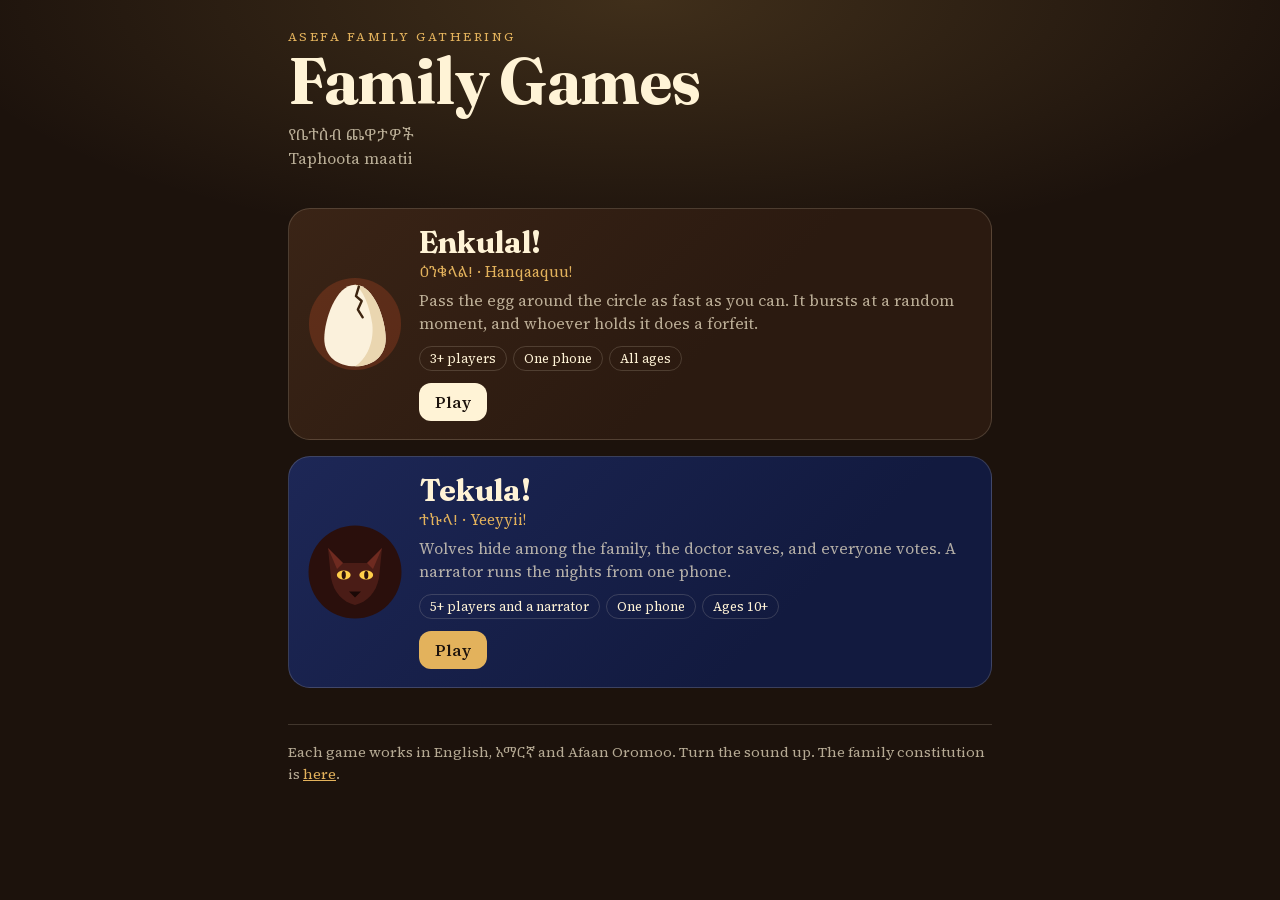
==== Games/index.html @ 581a088d "Add family games: Enkulal egg game, Tekula wolf game, and games home page Co-Authored-By: Claude Opu" ====
<!doctype html>
<html lang="en">
<head>
<meta charset="utf-8">
<meta name="viewport" content="width=device-width, initial-scale=1, viewport-fit=cover">
<meta name="theme-color" content="#1c120c">
<title>Asefa Family Games</title>
<link rel="stylesheet" href="../fonts/fonts.css">
<style>
/* Family games home: two game cards, each opens the game on this phone. */
:root {
  --bg: #1c120c; --bg-2: #2b1a10; --ink: #fff3d6; --dim: rgba(255, 243, 214, .68);
  --line: rgba(255, 243, 214, .16); --gold: #e3b25c; --ember: #e8572a; --night: #18204a; --wolf: #d6402f;
  --display: "Fraunces", Georgia, serif; --body: "Source Serif 4", Georgia, serif; --ethiopic: "Noto Serif Ethiopic", "Kefa", serif;
  color-scheme: dark;
}
* { box-sizing: border-box; }
html, body { margin: 0; min-height: 100%; }
body {
  background: var(--bg); color: var(--ink); font-family: var(--body);
  background-image: radial-gradient(80% 40% at 50% 0%, rgba(227, 178, 92, .18) 0%, transparent 70%);
  padding: max(28px, env(safe-area-inset-top, 0px)) max(16px, env(safe-area-inset-right, 0px)) max(32px, env(safe-area-inset-bottom, 0px)) max(16px, env(safe-area-inset-left, 0px));
}
[lang="am"] { font-family: var(--ethiopic); }
main { max-width: 44rem; margin: 0 auto; display: grid; gap: 22px; }
.eyebrow { font-size: .78rem; letter-spacing: .2em; text-transform: uppercase; color: var(--gold); }
h1 { margin: 6px 0 0; font-family: var(--display); font-weight: 700; font-size: clamp(2.6rem, 11vw, 4rem); line-height: .95; letter-spacing: -.02em; }
.sub { margin-top: 10px; color: var(--dim); line-height: 1.5; }
.sub span { display: block; }
.games { display: grid; gap: 16px; }
a.game {
  display: grid; grid-template-columns: 96px 1fr; gap: 16px; align-items: center;
  padding: 18px; border-radius: 22px; text-decoration: none; color: var(--ink);
  border: 1px solid var(--line); transition: transform .15s, border-color .15s;
}
a.game:hover, a.game:focus-visible { transform: translateY(-2px); border-color: var(--gold); outline: none; }
a.egg { background: linear-gradient(135deg, #3a2416 0%, #2b1a10 60%); }
a.wolf { background: linear-gradient(135deg, #1d2756 0%, #121a3f 70%); }
.art { width: 96px; height: 96px; }
.art svg { width: 100%; height: 100%; display: block; }
.name { font-family: var(--display); font-weight: 700; font-size: 1.9rem; line-height: 1; }
.alt { color: var(--gold); font-size: .95rem; margin-top: 4px; }
.desc { margin: 8px 0 0; color: var(--dim); line-height: 1.45; font-size: .98rem; }
.meta { margin-top: 10px; display: flex; flex-wrap: wrap; gap: 6px; }
.meta span { font-size: .8rem; padding: 3px 10px; border-radius: 999px; border: 1px solid var(--line); color: var(--ink); }
.play { margin-top: 12px; display: inline-block; font-weight: 600; color: var(--bg); background: var(--ink); padding: 8px 16px; border-radius: 12px; }
a.wolf .play { background: var(--gold); }
.foot { color: var(--dim); font-size: .9rem; line-height: 1.5; border-top: 1px solid var(--line); padding-top: 16px; }
.foot a { color: var(--gold); }
@media (max-width: 26rem) { a.game { grid-template-columns: 72px 1fr; } .art { width: 72px; height: 72px; } .name { font-size: 1.6rem; } }
</style>
</head>
<body>
<main>
  <header>
    <div class="eyebrow">Asefa Family Gathering</div>
    <h1>Family Games</h1>
    <p class="sub"><span lang="am">የቤተሰብ ጨዋታዎች</span><span lang="om">Taphoota maatii</span></p>
  </header>

  <div class="games">
    <a class="game egg" href="egg.html">
      <div class="art" aria-hidden="true">
        <svg viewBox="-80 -100 160 200"><circle cx="0" cy="0" r="96" fill="#e8572a" opacity=".22"/><path d="M0 -82 C 40 -82 64 -8 64 30 C 64 68 36 88 0 88 C -36 88 -64 68 -64 30 C -64 -8 -40 -82 0 -82 Z" fill="#fbf1dc"/><path d="M0 -82 C 40 -82 64 -8 64 30 C 64 68 36 88 0 88 C 26 72 40 36 36 0 C 30 -40 16 -72 0 -82 Z" fill="#ead6b0"/><path d="M8 -78 L 2 -58 L 14 -48 L 6 -30 L 16 -14" fill="none" stroke="#3d2410" stroke-width="5" stroke-linecap="round" stroke-linejoin="round"/></svg>
      </div>
      <div>
        <div class="name">Enkulal!</div>
        <div class="alt"><span lang="am">ዕንቁላል!</span> · <span lang="om">Hanqaaquu!</span></div>
        <p class="desc">Pass the egg around the circle as fast as you can. It bursts at a random moment, and whoever holds it does a forfeit.</p>
        <div class="meta"><span>3+ players</span><span>One phone</span><span>All ages</span></div>
        <span class="play">Play</span>
      </div>
    </a>

    <a class="game wolf" href="wolf.html">
      <div class="art" aria-hidden="true">
        <svg viewBox="0 0 64 64"><circle cx="32" cy="32" r="31" fill="#2a0f0c"/><path d="M14 16 L24 26 L40 26 L50 16 L48 36 C 46 46 40 52 32 54 C 24 52 18 46 16 36 Z" fill="#4a1c16"/><path d="M14 16 L24 26 L20 30 Z M50 16 L40 26 L44 30 Z" fill="#6e2a20"/><ellipse cx="24.5" cy="34" rx="4.6" ry="3" fill="#ffcf4a"/><ellipse cx="39.5" cy="34" rx="4.6" ry="3" fill="#ffcf4a"/><ellipse cx="24.5" cy="34" rx="1.4" ry="2.6" fill="#2a0f0c"/><ellipse cx="39.5" cy="34" rx="1.4" ry="2.6" fill="#2a0f0c"/><path d="M28 45 L32 49 L36 45 Z" fill="#1a0806"/></svg>
      </div>
      <div>
        <div class="name">Tekula!</div>
        <div class="alt"><span lang="am">ተኩላ!</span> · <span lang="om">Yeeyyii!</span></div>
        <p class="desc">Wolves hide among the family, the doctor saves, and everyone votes. A narrator runs the nights from one phone.</p>
        <div class="meta"><span>5+ players and a narrator</span><span>One phone</span><span>Ages 10+</span></div>
        <span class="play">Play</span>
      </div>
    </a>
  </div>

  <p class="foot">Each game works in English, <span lang="am">አማርኛ</span> and Afaan Oromoo. Turn the sound up. The family constitution is <a href="../">here</a>.</p>
</main>
</body>
</html>
---- fonts/fonts.css ----
/* Local copies of Google Fonts (SIL Open Font License) */
@font-face {
  font-family: 'Fraunces';
  font-style: italic;
  font-weight: 400;
  font-display: block;
  src: url(Fraunces-italic-latin-ext-2983b8a8.woff2) format('woff2');
  unicode-range: U+0100-02BA, U+02BD-02C5, U+02C7-02CC, U+02CE-02D7, U+02DD-02FF, U+0304, U+0308, U+0329, U+1D00-1DBF, U+1E00-1E9F, U+1EF2-1EFF, U+2020, U+20A0-20AB, U+20AD-20C4, U+2113, U+2C60-2C7F, U+A720-A7FF;
}
@font-face {
  font-family: 'Fraunces';
  font-style: italic;
  font-weight: 400;
  font-display: block;
  src: url(Fraunces-italic-latin-2bebd3cb.woff2) format('woff2');
  unicode-range: U+0000-00FF, U+0131, U+0152-0153, U+02BB-02BC, U+02C6, U+02DA, U+02DC, U+0304, U+0308, U+0329, U+2000-206F, U+20AC, U+2122, U+2191, U+2193, U+2212, U+2215, U+FEFF, U+FFFD;
}
@font-face {
  font-family: 'Fraunces';
  font-style: normal;
  font-weight: 400;
  font-display: block;
  src: url(Fraunces-normal-latin-ext-ed6f8e85.woff2) format('woff2');
  unicode-range: U+0100-02BA, U+02BD-02C5, U+02C7-02CC, U+02CE-02D7, U+02DD-02FF, U+0304, U+0308, U+0329, U+1D00-1DBF, U+1E00-1E9F, U+1EF2-1EFF, U+2020, U+20A0-20AB, U+20AD-20C4, U+2113, U+2C60-2C7F, U+A720-A7FF;
}
@font-face {
  font-family: 'Fraunces';
  font-style: normal;
  font-weight: 400;
  font-display: block;
  src: url(Fraunces-normal-latin-9e509503.woff2) format('woff2');
  unicode-range: U+0000-00FF, U+0131, U+0152-0153, U+02BB-02BC, U+02C6, U+02DA, U+02DC, U+0304, U+0308, U+0329, U+2000-206F, U+20AC, U+2122, U+2191, U+2193, U+2212, U+2215, U+FEFF, U+FFFD;
}
@font-face {
  font-family: 'Fraunces';
  font-style: normal;
  font-weight: 600;
  font-display: block;
  src: url(Fraunces-normal-latin-ext-ed6f8e85.woff2) format('woff2');
  unicode-range: U+0100-02BA, U+02BD-02C5, U+02C7-02CC, U+02CE-02D7, U+02DD-02FF, U+0304, U+0308, U+0329, U+1D00-1DBF, U+1E00-1E9F, U+1EF2-1EFF, U+2020, U+20A0-20AB, U+20AD-20C4, U+2113, U+2C60-2C7F, U+A720-A7FF;
}
@font-face {
  font-family: 'Fraunces';
  font-style: normal;
  font-weight: 600;
  font-display: block;
  src: url(Fraunces-normal-latin-9e509503.woff2) format('woff2');
  unicode-range: U+0000-00FF, U+0131, U+0152-0153, U+02BB-02BC, U+02C6, U+02DA, U+02DC, U+0304, U+0308, U+0329, U+2000-206F, U+20AC, U+2122, U+2191, U+2193, U+2212, U+2215, U+FEFF, U+FFFD;
}
@font-face {
  font-family: 'Fraunces';
  font-style: normal;
  font-weight: 700;
  font-display: block;
  src: url(Fraunces-normal-latin-ext-ed6f8e85.woff2) format('woff2');
  unicode-range: U+0100-02BA, U+02BD-02C5, U+02C7-02CC, U+02CE-02D7, U+02DD-02FF, U+0304, U+0308, U+0329, U+1D00-1DBF, U+1E00-1E9F, U+1EF2-1EFF, U+2020, U+20A0-20AB, U+20AD-20C4, U+2113, U+2C60-2C7F, U+A720-A7FF;
}
@font-face {
  font-family: 'Fraunces';
  font-style: normal;
  font-weight: 700;
  font-display: block;
  src: url(Fraunces-normal-latin-9e509503.woff2) format('woff2');
  unicode-range: U+0000-00FF, U+0131, U+0152-0153, U+02BB-02BC, U+02C6, U+02DA, U+02DC, U+0304, U+0308, U+0329, U+2000-206F, U+20AC, U+2122, U+2191, U+2193, U+2212, U+2215, U+FEFF, U+FFFD;
}
@font-face {
  font-family: 'Noto Serif Ethiopic';
  font-style: normal;
  font-weight: 400;
  font-stretch: 100%;
  font-display: block;
  src: url(NotoSerifEthiopic-normal-ethiopic-0d453ef8.woff2) format('woff2');
  unicode-range: U+030E, U+1200-1399, U+2D80-2DDE, U+AB01-AB2E, U+1E7E0-1E7E6, U+1E7E8-1E7EB, U+1E7ED-1E7EE, U+1E7F0-1E7FE;
}
@font-face {
  font-family: 'Noto Serif Ethiopic';
  font-style: normal;
  font-weight: 400;
  font-stretch: 100%;
  font-display: block;
  src: url(NotoSerifEthiopic-normal-latin-ext-d6c9d7a8.woff2) format('woff2');
  unicode-range: U+0100-02BA, U+02BD-02C5, U+02C7-02CC, U+02CE-02D7, U+02DD-02FF, U+0304, U+0308, U+0329, U+1D00-1DBF, U+1E00-1E9F, U+1EF2-1EFF, U+2020, U+20A0-20AB, U+20AD-20C4, U+2113, U+2C60-2C7F, U+A720-A7FF;
}
@font-face {
  font-family: 'Noto Serif Ethiopic';
  font-style: normal;
  font-weight: 400;
  font-stretch: 100%;
  font-display: block;
  src: url(NotoSerifEthiopic-normal-latin-576606d7.woff2) format('woff2');
  unicode-range: U+0000-00FF, U+0131, U+0152-0153, U+02BB-02BC, U+02C6, U+02DA, U+02DC, U+0304, U+0308, U+0329, U+2000-206F, U+20AC, U+2122, U+2191, U+2193, U+2212, U+2215, U+FEFF, U+FFFD;
}
@font-face {
  font-family: 'Noto Serif Ethiopic';
  font-style: normal;
  font-weight: 600;
  font-stretch: 100%;
  font-display: block;
  src: url(NotoSerifEthiopic-normal-ethiopic-0d453ef8.woff2) format('woff2');
  unicode-range: U+030E, U+1200-1399, U+2D80-2DDE, U+AB01-AB2E, U+1E7E0-1E7E6, U+1E7E8-1E7EB, U+1E7ED-1E7EE, U+1E7F0-1E7FE;
}
@font-face {
  font-family: 'Noto Serif Ethiopic';
  font-style: normal;
  font-weight: 600;
  font-stretch: 100%;
  font-display: block;
  src: url(NotoSerifEthiopic-normal-latin-ext-d6c9d7a8.woff2) format('woff2');
  unicode-range: U+0100-02BA, U+02BD-02C5, U+02C7-02CC, U+02CE-02D7, U+02DD-02FF, U+0304, U+0308, U+0329, U+1D00-1DBF, U+1E00-1E9F, U+1EF2-1EFF, U+2020, U+20A0-20AB, U+20AD-20C4, U+2113, U+2C60-2C7F, U+A720-A7FF;
}
@font-face {
  font-family: 'Noto Serif Ethiopic';
  font-style: normal;
  font-weight: 600;
  font-stretch: 100%;
  font-display: block;
  src: url(NotoSerifEthiopic-normal-latin-576606d7.woff2) format('woff2');
  unicode-range: U+0000-00FF, U+0131, U+0152-0153, U+02BB-02BC, U+02C6, U+02DA, U+02DC, U+0304, U+0308, U+0329, U+2000-206F, U+20AC, U+2122, U+2191, U+2193, U+2212, U+2215, U+FEFF, U+FFFD;
}
@font-face {
  font-family: 'Noto Serif Ethiopic';
  font-style: normal;
  font-weight: 700;
  font-stretch: 100%;
  font-display: block;
  src: url(NotoSerifEthiopic-normal-ethiopic-0d453ef8.woff2) format('woff2');
  unicode-range: U+030E, U+1200-1399, U+2D80-2DDE, U+AB01-AB2E, U+1E7E0-1E7E6, U+1E7E8-1E7EB, U+1E7ED-1E7EE, U+1E7F0-1E7FE;
}
@font-face {
  font-family: 'Noto Serif Ethiopic';
  font-style: normal;
  font-weight: 700;
  font-stretch: 100%;
  font-display: block;
  src: url(NotoSerifEthiopic-normal-latin-ext-d6c9d7a8.woff2) format('woff2');
  unicode-range: U+0100-02BA, U+02BD-02C5, U+02C7-02CC, U+02CE-02D7, U+02DD-02FF, U+0304, U+0308, U+0329, U+1D00-1DBF, U+1E00-1E9F, U+1EF2-1EFF, U+2020, U+20A0-20AB, U+20AD-20C4, U+2113, U+2C60-2C7F, U+A720-A7FF;
}
@font-face {
  font-family: 'Noto Serif Ethiopic';
  font-style: normal;
  font-weight: 700;
  font-stretch: 100%;
  font-display: block;
  src: url(NotoSerifEthiopic-normal-latin-576606d7.woff2) format('woff2');
  unicode-range: U+0000-00FF, U+0131, U+0152-0153, U+02BB-02BC, U+02C6, U+02DA, U+02DC, U+0304, U+0308, U+0329, U+2000-206F, U+20AC, U+2122, U+2191, U+2193, U+2212, U+2215, U+FEFF, U+FFFD;
}
@font-face {
  font-family: 'Source Serif 4';
  font-style: italic;
  font-weight: 400;
  font-display: block;
  src: url(SourceSerif4-italic-latin-ext-6f4634df.woff2) format('woff2');
  unicode-range: U+0100-02BA, U+02BD-02C5, U+02C7-02CC, U+02CE-02D7, U+02DD-02FF, U+0304, U+0308, U+0329, U+1D00-1DBF, U+1E00-1E9F, U+1EF2-1EFF, U+2020, U+20A0-20AB, U+20AD-20C4, U+2113, U+2C60-2C7F, U+A720-A7FF;
}
@font-face {
  font-family: 'Source Serif 4';
  font-style: italic;
  font-weight: 400;
  font-display: block;
  src: url(SourceSerif4-italic-latin-1728511c.woff2) format('woff2');
  unicode-range: U+0000-00FF, U+0131, U+0152-0153, U+02BB-02BC, U+02C6, U+02DA, U+02DC, U+0304, U+0308, U+0329, U+2000-206F, U+20AC, U+2122, U+2191, U+2193, U+2212, U+2215, U+FEFF, U+FFFD;
}
@font-face {
  font-family: 'Source Serif 4';
  font-style: normal;
  font-weight: 400;
  font-display: block;
  src: url(SourceSerif4-normal-latin-ext-904ac685.woff2) format('woff2');
  unicode-range: U+0100-02BA, U+02BD-02C5, U+02C7-02CC, U+02CE-02D7, U+02DD-02FF, U+0304, U+0308, U+0329, U+1D00-1DBF, U+1E00-1E9F, U+1EF2-1EFF, U+2020, U+20A0-20AB, U+20AD-20C4, U+2113, U+2C60-2C7F, U+A720-A7FF;
}
@font-face {
  font-family: 'Source Serif 4';
  font-style: normal;
  font-weight: 400;
  font-display: block;
  src: url(SourceSerif4-normal-latin-8eff34b5.woff2) format('woff2');
  unicode-range: U+0000-00FF, U+0131, U+0152-0153, U+02BB-02BC, U+02C6, U+02DA, U+02DC, U+0304, U+0308, U+0329, U+2000-206F, U+20AC, U+2122, U+2191, U+2193, U+2212, U+2215, U+FEFF, U+FFFD;
}
@font-face {
  font-family: 'Source Serif 4';
  font-style: normal;
  font-weight: 600;
  font-display: block;
  src: url(SourceSerif4-normal-latin-ext-904ac685.woff2) format('woff2');
  unicode-range: U+0100-02BA, U+02BD-02C5, U+02C7-02CC, U+02CE-02D7, U+02DD-02FF, U+0304, U+0308, U+0329, U+1D00-1DBF, U+1E00-1E9F, U+1EF2-1EFF, U+2020, U+20A0-20AB, U+20AD-20C4, U+2113, U+2C60-2C7F, U+A720-A7FF;
}
@font-face {
  font-family: 'Source Serif 4';
  font-style: normal;
  font-weight: 600;
  font-display: block;
  src: url(SourceSerif4-normal-latin-8eff34b5.woff2) format('woff2');
  unicode-range: U+0000-00FF, U+0131, U+0152-0153, U+02BB-02BC, U+02C6, U+02DA, U+02DC, U+0304, U+0308, U+0329, U+2000-206F, U+20AC, U+2122, U+2191, U+2193, U+2212, U+2215, U+FEFF, U+FFFD;
}
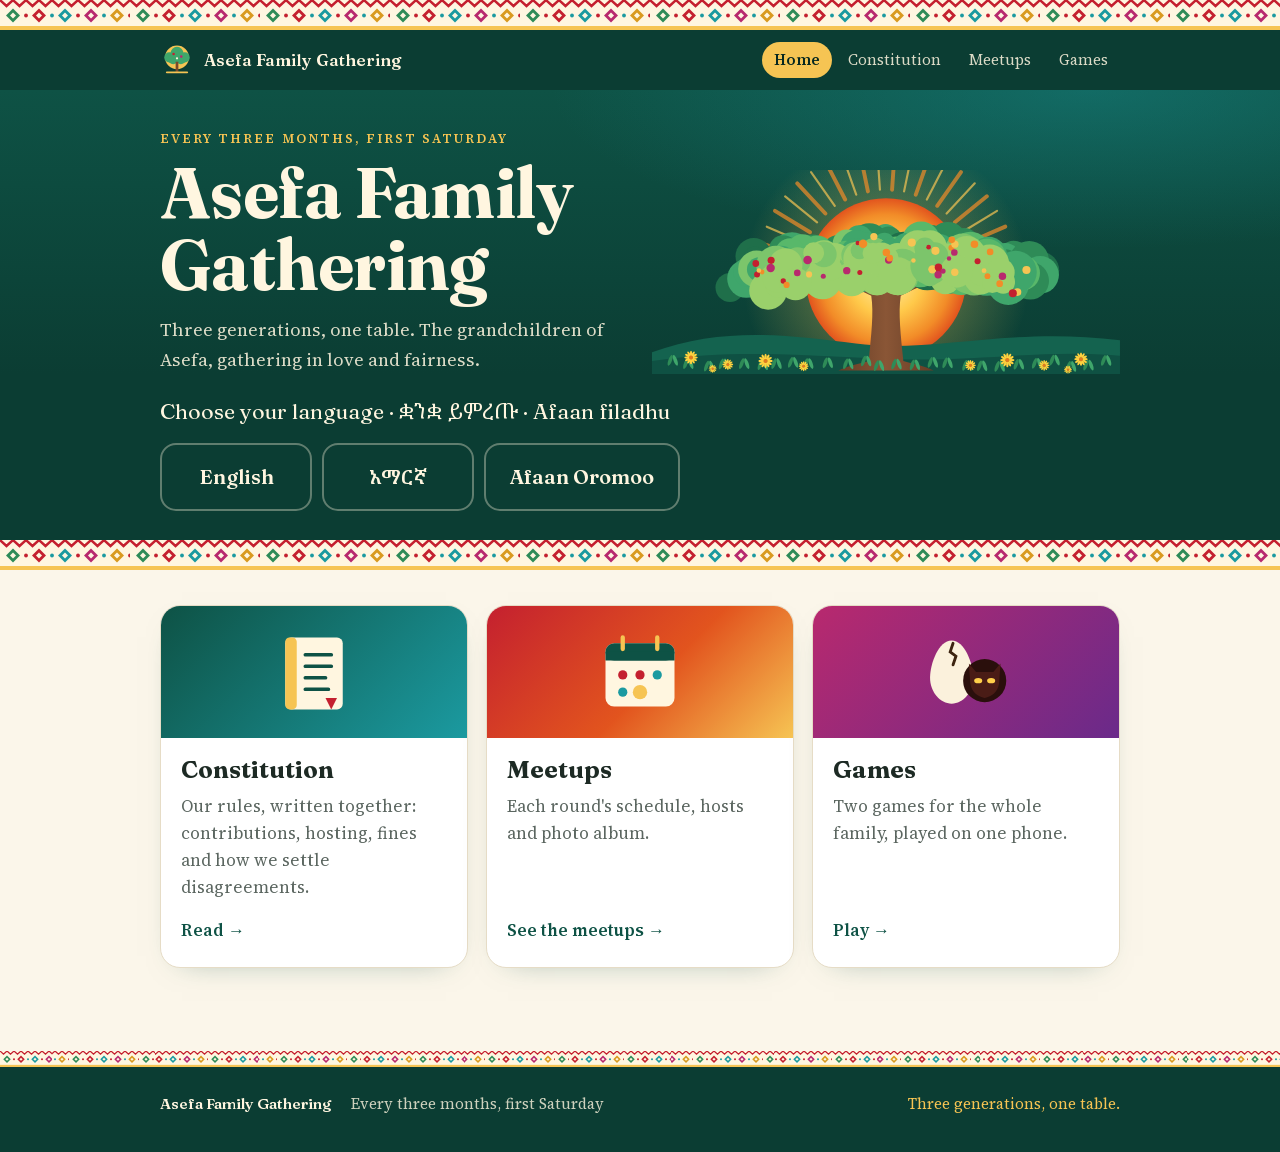
==== commit 2118969c: "Redesign the site with one family look and a single language choice on the home page Co-Authored-By:" ====
--- a/Games/index.html
+++ b/Games/index.html
@@ -3,90 +3,76 @@
 <head>
 <meta charset="utf-8">
 <meta name="viewport" content="width=device-width, initial-scale=1, viewport-fit=cover">
-<meta name="theme-color" content="#1c120c">
+<meta name="theme-color" content="#0b3d33">
 <title>Asefa Family Games</title>
-<link rel="stylesheet" href="../fonts/fonts.css">
+<link rel="stylesheet" href="../assets/site.css">
+<script src="../assets/site.js" data-root="../" data-page="games"></script>
 <style>
-/* Family games home: two game cards, each opens the game on this phone. */
-:root {
-  --bg: #1c120c; --bg-2: #2b1a10; --ink: #fff3d6; --dim: rgba(255, 243, 214, .68);
-  --line: rgba(255, 243, 214, .16); --gold: #e3b25c; --ember: #e8572a; --night: #18204a; --wolf: #d6402f;
-  --display: "Fraunces", Georgia, serif; --body: "Source Serif 4", Georgia, serif; --ethiopic: "Noto Serif Ethiopic", "Kefa", serif;
-  color-scheme: dark;
-}
-* { box-sizing: border-box; }
-html, body { margin: 0; min-height: 100%; }
-body {
-  background: var(--bg); color: var(--ink); font-family: var(--body);
-  background-image: radial-gradient(80% 40% at 50% 0%, rgba(227, 178, 92, .18) 0%, transparent 70%);
-  padding: max(28px, env(safe-area-inset-top, 0px)) max(16px, env(safe-area-inset-right, 0px)) max(32px, env(safe-area-inset-bottom, 0px)) max(16px, env(safe-area-inset-left, 0px));
-}
-[lang="am"] { font-family: var(--ethiopic); }
-main { max-width: 44rem; margin: 0 auto; display: grid; gap: 22px; }
-.eyebrow { font-size: .78rem; letter-spacing: .2em; text-transform: uppercase; color: var(--gold); }
-h1 { margin: 6px 0 0; font-family: var(--display); font-weight: 700; font-size: clamp(2.6rem, 11vw, 4rem); line-height: .95; letter-spacing: -.02em; }
-.sub { margin-top: 10px; color: var(--dim); line-height: 1.5; }
-.sub span { display: block; }
-.games { display: grid; gap: 16px; }
-a.game {
-  display: grid; grid-template-columns: 96px 1fr; gap: 16px; align-items: center;
-  padding: 18px; border-radius: 22px; text-decoration: none; color: var(--ink);
-  border: 1px solid var(--line); transition: transform .15s, border-color .15s;
-}
-a.game:hover, a.game:focus-visible { transform: translateY(-2px); border-color: var(--gold); outline: none; }
-a.egg { background: linear-gradient(135deg, #3a2416 0%, #2b1a10 60%); }
-a.wolf { background: linear-gradient(135deg, #1d2756 0%, #121a3f 70%); }
-.art { width: 96px; height: 96px; }
-.art svg { width: 100%; height: 100%; display: block; }
-.name { font-family: var(--display); font-weight: 700; font-size: 1.9rem; line-height: 1; }
-.alt { color: var(--gold); font-size: .95rem; margin-top: 4px; }
-.desc { margin: 8px 0 0; color: var(--dim); line-height: 1.45; font-size: .98rem; }
-.meta { margin-top: 10px; display: flex; flex-wrap: wrap; gap: 6px; }
-.meta span { font-size: .8rem; padding: 3px 10px; border-radius: 999px; border: 1px solid var(--line); color: var(--ink); }
-.play { margin-top: 12px; display: inline-block; font-weight: 600; color: var(--bg); background: var(--ink); padding: 8px 16px; border-radius: 12px; }
-a.wolf .play { background: var(--gold); }
-.foot { color: var(--dim); font-size: .9rem; line-height: 1.5; border-top: 1px solid var(--line); padding-top: 16px; }
-.foot a { color: var(--gold); }
-@media (max-width: 26rem) { a.game { grid-template-columns: 72px 1fr; } .art { width: 72px; height: 72px; } .name { font-size: 1.6rem; } }
+.games { display: grid; grid-template-columns: repeat(2, minmax(0, 1fr)); gap: 20px; }
+@media (max-width: 46rem) { .games { grid-template-columns: 1fr; } }
+.game { display: flex; flex-direction: column; overflow: hidden; text-decoration: none; color: var(--ink) !important; transition: transform .15s, box-shadow .15s; }
+.game:hover { transform: translateY(-3px); box-shadow: 0 18px 36px -22px rgba(14, 82, 69, .7); }
+.game .art { height: 190px; display: grid; place-items: center; position: relative; overflow: hidden; }
+.game .art svg { height: 150px; width: auto; position: relative; }
+.game.egg .art { background: radial-gradient(circle at 50% 60%, #f6c453 0%, #e2541e 55%, #c4202f 100%); }
+.game.wolf .art { background: radial-gradient(circle at 70% 25%, #f6e7b8 0 7%, transparent 8%), linear-gradient(180deg, #0b2f3a 0%, #0b3d33 100%); }
+.game .body { padding: 18px 22px 22px; display: flex; flex-direction: column; gap: 8px; flex: 1; }
+.game h2 { margin: 0; font-family: var(--head); font-weight: 700; font-size: 1.8rem; line-height: 1.1; }
+.game p { margin: 0; color: var(--muted); }
+.chips { display: flex; flex-wrap: wrap; gap: 6px; margin-top: 4px; }
+.chips span { font-size: .85rem; padding: 3px 10px; border-radius: 999px; background: var(--cream); color: var(--green); font-weight: 600; }
+.play { margin-top: auto; padding-top: 10px; }
+.tips { margin-top: 22px; padding: 18px 22px; }
+.tips ul { margin: 0; padding-left: 1.2rem; display: grid; gap: 4px; }
 </style>
 </head>
-<body>
-<main>
-  <header>
-    <div class="eyebrow">Asefa Family Gathering</div>
-    <h1>Family Games</h1>
-    <p class="sub"><span lang="am">የቤተሰብ ጨዋታዎች</span><span lang="om">Taphoota maatii</span></p>
-  </header>
+<body class="site">
+<div id="site-head"></div>
 
-  <div class="games">
-    <a class="game egg" href="egg.html">
-      <div class="art" aria-hidden="true">
-        <svg viewBox="-80 -100 160 200"><circle cx="0" cy="0" r="96" fill="#e8572a" opacity=".22"/><path d="M0 -82 C 40 -82 64 -8 64 30 C 64 68 36 88 0 88 C -36 88 -64 68 -64 30 C -64 -8 -40 -82 0 -82 Z" fill="#fbf1dc"/><path d="M0 -82 C 40 -82 64 -8 64 30 C 64 68 36 88 0 88 C 26 72 40 36 36 0 C 30 -40 16 -72 0 -82 Z" fill="#ead6b0"/><path d="M8 -78 L 2 -58 L 14 -48 L 6 -30 L 16 -14" fill="none" stroke="#3d2410" stroke-width="5" stroke-linecap="round" stroke-linejoin="round"/></svg>
-      </div>
-      <div>
-        <div class="name">Enkulal!</div>
-        <div class="alt"><span lang="am">ዕንቁላል!</span> · <span lang="om">Hanqaaquu!</span></div>
-        <p class="desc">Pass the egg around the circle as fast as you can. It bursts at a random moment, and whoever holds it does a forfeit.</p>
-        <div class="meta"><span>3+ players</span><span>One phone</span><span>All ages</span></div>
-        <span class="play">Play</span>
-      </div>
-    </a>
+<section class="hero">
+  <div class="wrap">
+    <div class="eyebrow"><span class="t" lang="en">Coffee ceremony and games</span><span class="t" lang="am">የቡና ሥነ ሥርዓትና ጨዋታዎች</span><span class="t" lang="om">Sirna bunaa fi taphoota</span></div>
+    <h1><span class="t" lang="en">Family Games</span><span class="t" lang="am">የቤተሰብ ጨዋታዎች</span><span class="t" lang="om">Taphoota maatii</span></h1>
+    <p class="lead"><span class="t" lang="en">Two games for the whole family. Each one is played on a single phone.</span><span class="t" lang="am">ለመላው ቤተሰብ ሁለት ጨዋታዎች። እያንዳንዱ በአንድ ስልክ ይጫወታል።</span><span class="t" lang="om">Taphoota lama maatii guutuuf. Tokkoon tokkoon isaanii bilbila tokkoon taphatama.</span></p>
+  </div>
+</section>
+<div class="tibeb"></div>
 
-    <a class="game wolf" href="wolf.html">
-      <div class="art" aria-hidden="true">
-        <svg viewBox="0 0 64 64"><circle cx="32" cy="32" r="31" fill="#2a0f0c"/><path d="M14 16 L24 26 L40 26 L50 16 L48 36 C 46 46 40 52 32 54 C 24 52 18 46 16 36 Z" fill="#4a1c16"/><path d="M14 16 L24 26 L20 30 Z M50 16 L40 26 L44 30 Z" fill="#6e2a20"/><ellipse cx="24.5" cy="34" rx="4.6" ry="3" fill="#ffcf4a"/><ellipse cx="39.5" cy="34" rx="4.6" ry="3" fill="#ffcf4a"/><ellipse cx="24.5" cy="34" rx="1.4" ry="2.6" fill="#2a0f0c"/><ellipse cx="39.5" cy="34" rx="1.4" ry="2.6" fill="#2a0f0c"/><path d="M28 45 L32 49 L36 45 Z" fill="#1a0806"/></svg>
-      </div>
-      <div>
-        <div class="name">Tekula!</div>
-        <div class="alt"><span lang="am">ተኩላ!</span> · <span lang="om">Yeeyyii!</span></div>
-        <p class="desc">Wolves hide among the family, the doctor saves, and everyone votes. A narrator runs the nights from one phone.</p>
-        <div class="meta"><span>5+ players and a narrator</span><span>One phone</span><span>Ages 10+</span></div>
-        <span class="play">Play</span>
-      </div>
-    </a>
+<main class="section">
+  <div class="wrap">
+    <div class="games">
+      <a class="card game egg" href="egg.html">
+        <div class="art"><svg viewBox="-80 -100 160 200" aria-hidden="true"><path d="M0 -82 C 40 -82 64 -8 64 30 C 64 68 36 88 0 88 C -36 88 -64 68 -64 30 C -64 -8 -40 -82 0 -82 Z" fill="#fbf1dc"/><path d="M0 -82 C 40 -82 64 -8 64 30 C 64 68 36 88 0 88 C 26 72 40 36 36 0 C 30 -40 16 -72 0 -82 Z" fill="#ead6b0"/><ellipse cx="-26" cy="-30" rx="10" ry="19" fill="#fff" opacity=".7" transform="rotate(18 -26 -30)"/><path d="M8 -78 L 2 -58 L 14 -48 L 6 -30 L 16 -14" fill="none" stroke="#3d2410" stroke-width="4.5" stroke-linecap="round" stroke-linejoin="round"/><path d="M-62 22 L -44 28 L -38 16 L -20 24" fill="none" stroke="#3d2410" stroke-width="4" stroke-linecap="round" stroke-linejoin="round"/></svg></div>
+        <div class="body">
+          <h2><span class="t" lang="en">Enkulal!</span><span class="t" lang="am">ዕንቁላል!</span><span class="t" lang="om">Hanqaaquu!</span></h2>
+          <p><span class="t" lang="en">Pass the egg around the circle as fast as you can. It bursts at a random moment, and whoever holds it does a forfeit.</span><span class="t" lang="am">ዕንቁላሉን በክቡ ውስጥ በተቻለ ፍጥነት አሳልፉ። በማይታወቅ ጊዜ ይፈነዳል፤ የያዘው ሰው ቅጣት ይፈጽማል።</span><span class="t" lang="om">Hanqaaquu geengoo keessatti hamma dandeessan saffisaan dabarsaa. Yeroo hin beekamnetti dhoha; namni qabate adabbii raawwata.</span></p>
+          <div class="chips"><span><span class="t" lang="en">3+ players</span><span class="t" lang="am">3+ ተጫዋቾች</span><span class="t" lang="om">Taphattoota 3+</span></span><span><span class="t" lang="en">All ages</span><span class="t" lang="am">ለሁሉም ዕድሜ</span><span class="t" lang="om">Umrii hundaaf</span></span><span><span class="t" lang="en">15 minutes</span><span class="t" lang="am">15 ደቂቃ</span><span class="t" lang="om">Daqiiqaa 15</span></span></div>
+          <div class="play"><span class="btn gold"><span class="t" lang="en">Play</span><span class="t" lang="am">ይጫወቱ</span><span class="t" lang="om">Taphadhu</span> →</span></div>
+        </div>
+      </a>
+
+      <a class="card game wolf" href="wolf.html">
+        <div class="art"><svg viewBox="0 0 64 64" aria-hidden="true"><circle cx="32" cy="32" r="31" fill="#2a0f0c"/><path d="M14 16 L24 26 L40 26 L50 16 L48 36 C 46 46 40 52 32 54 C 24 52 18 46 16 36 Z" fill="#4a1c16"/><path d="M14 16 L24 26 L20 30 Z M50 16 L40 26 L44 30 Z" fill="#6e2a20"/><ellipse cx="24.5" cy="34" rx="4.6" ry="3" fill="#ffcf4a"/><ellipse cx="39.5" cy="34" rx="4.6" ry="3" fill="#ffcf4a"/><ellipse cx="24.5" cy="34" rx="1.4" ry="2.6" fill="#2a0f0c"/><ellipse cx="39.5" cy="34" rx="1.4" ry="2.6" fill="#2a0f0c"/><path d="M28 45 L32 49 L36 45 Z" fill="#1a0806"/></svg></div>
+        <div class="body">
+          <h2><span class="t" lang="en">Tekula!</span><span class="t" lang="am">ተኩላ!</span><span class="t" lang="om">Yeeyyii!</span></h2>
+          <p><span class="t" lang="en">Wolves hide among the family, the doctor saves, and everyone votes. A narrator runs the nights from one phone.</span><span class="t" lang="am">ተኩላዎች በቤተሰቡ መካከል ተደብቀዋል፤ ሐኪሙ ያድናል፣ ሁሉም ድምፅ ይሰጣል። ተራኪው ሌሊቶቹን በአንድ ስልክ ይመራል።</span><span class="t" lang="om">Yeeyyiiwwan maatii keessa dhokataniiru; ogeessi fayyaa ni baraara, hundi sagalee kenna. Seenessaan halkan bilbila tokkoon geggeessa.</span></p>
+          <div class="chips"><span><span class="t" lang="en">5+ players and a narrator</span><span class="t" lang="am">5+ ተጫዋቾችና ተራኪ</span><span class="t" lang="om">Taphattoota 5+ fi seenessaa</span></span><span><span class="t" lang="en">Ages 10+</span><span class="t" lang="am">ከ10 ዓመት በላይ</span><span class="t" lang="om">Umrii 10+</span></span><span><span class="t" lang="en">30 to 45 minutes</span><span class="t" lang="am">ከ30 እስከ 45 ደቂቃ</span><span class="t" lang="om">Daqiiqaa 30 hanga 45</span></span></div>
+          <div class="play"><span class="btn gold"><span class="t" lang="en">Play</span><span class="t" lang="am">ይጫወቱ</span><span class="t" lang="om">Taphadhu</span> →</span></div>
+        </div>
+      </a>
+    </div>
+
+    <div class="card tips">
+      <p class="label"><span class="t" lang="en">Before you play</span><span class="t" lang="am">ከመጫወትዎ በፊት</span><span class="t" lang="om">Osoo hin taphatin dura</span></p>
+      <ul>
+        <li><span class="t" lang="en">Turn the phone's sound up.</span><span class="t" lang="am">የስልኩን ድምፅ ከፍ ያድርጉ።</span><span class="t" lang="om">Sagalee bilbilaa ol kaasi.</span></li>
+        <li><span class="t" lang="en">Set the screen to stay on for a few minutes.</span><span class="t" lang="am">ማያው ለጥቂት ደቂቃዎች እንዳይጠፋ ያስተካክሉ።</span><span class="t" lang="om">Iskiriiniin daqiiqaa muraasaaf akka hin dhamne qindeessi.</span></li>
+        <li><span class="t" lang="en">Names you add are remembered on this phone.</span><span class="t" lang="am">ያስገቧቸው ስሞች በዚህ ስልክ ላይ ይቀመጣሉ።</span><span class="t" lang="om">Maqaan galchite bilbila kana irratti ni yaadatama.</span></li>
+      </ul>
+    </div>
   </div>
+</main>
 
-  <p class="foot">Each game works in English, <span lang="am">አማርኛ</span> and Afaan Oromoo. Turn the sound up. The family constitution is <a href="../">here</a>.</p>
-</main>
+<div id="site-foot"></div>
 </body>
 </html>
--- a/assets/site.css
+++ b/assets/site.css
@@ -0,0 +1,69 @@
+/* Asefa Family Gathering: shared design for every page.
+   Palette from the welcome card: deep green, gold, and the tibeb colours on warm cream. */
+@import url("../fonts/fonts.css");
+
+:root {
+  --green: #0e5245; --green-deep: #0b3d33; --green-night: #062720;
+  --gold: #f6c453; --gold-deep: #c98f1c; --red: #c4202f; --teal: #1b9aa0; --magenta: #b8296e; --leaf: #3fa66b;
+  --cream: #fff6e0; --paper: #fbf6ea; --card: #ffffff; --ink: #1d2a24; --muted: #5b6660; --line: #e6dcc6;
+  --display: "Fraunces", "Iowan Old Style", Georgia, serif;
+  --body: "Source Serif 4", "Iowan Old Style", Georgia, serif;
+  --ethiopic: "Noto Serif Ethiopic", "Kefa", serif;
+  --head: var(--display); --text: var(--body);
+  --tibeb: url("data:image/svg+xml,%3Csvg xmlns='http://www.w3.org/2000/svg' width='130' height='30' viewBox='0 0 130 30'%3E%3Crect width='130' height='30' fill='%23fff6e0'/%3E%3Cpolyline points='0.0,0 6.5,6 13.0,0 19.5,6 26.0,0 32.5,6 39.0,0 45.5,6 52.0,0 58.5,6 65.0,0 71.5,6 78.0,0 84.5,6 91.0,0 97.5,6 104.0,0 110.5,6 117.0,0 123.5,6 130.0,0' fill='none' stroke='%23c4202f' stroke-width='2.4'/%3E%3Crect y='26' width='130' height='4' fill='%23f6c453'/%3E%3Cpolygon points='13,8.5 20,15.5 13,22.5 6,15.5' fill='%232e8b57'/%3E%3Cpolygon points='13,12.5 16,15.5 13,18.5 10,15.5' fill='%23fff6e0'/%3E%3Ccircle cx='26' cy='15.5' r='1.9' fill='%23c4202f'/%3E%3Cpolygon points='39,8.5 46,15.5 39,22.5 32,15.5' fill='%23c4202f'/%3E%3Cpolygon points='39,12.5 42,15.5 39,18.5 36,15.5' fill='%23fff6e0'/%3E%3Ccircle cx='52' cy='15.5' r='1.9' fill='%231b9aa0'/%3E%3Cpolygon points='65,8.5 72,15.5 65,22.5 58,15.5' fill='%231b9aa0'/%3E%3Cpolygon points='65,12.5 68,15.5 65,18.5 62,15.5' fill='%23fff6e0'/%3E%3Ccircle cx='78' cy='15.5' r='1.9' fill='%23c4202f'/%3E%3Cpolygon points='91,8.5 98,15.5 91,22.5 84,15.5' fill='%23b8296e'/%3E%3Cpolygon points='91,12.5 94,15.5 91,18.5 88,15.5' fill='%23fff6e0'/%3E%3Ccircle cx='104' cy='15.5' r='1.9' fill='%231b9aa0'/%3E%3Cpolygon points='117,8.5 124,15.5 117,22.5 110,15.5' fill='%23d99a1e'/%3E%3Cpolygon points='117,12.5 120,15.5 117,18.5 114,15.5' fill='%23fff6e0'/%3E%3Ccircle cx='130' cy='15.5' r='1.9' fill='%23c4202f'/%3E%3C/svg%3E");
+  color-scheme: light;
+}
+html[data-lang="am"] { --head: var(--ethiopic); --text: var(--ethiopic); }
+[lang="am"] { font-family: var(--ethiopic); }
+
+/* show only the chosen language */
+html[data-lang="en"] .t:not([lang="en"]),
+html[data-lang="am"] .t:not([lang="am"]),
+html[data-lang="om"] .t:not([lang="om"]) { display: none !important; }
+
+.tibeb { height: 30px; background: var(--tibeb) repeat-x; background-size: auto 30px; }
+.tibeb.thin { height: 16px; background-size: auto 16px; }
+
+/* ---------- reading pages */
+body.site { margin: 0; background: var(--paper); color: var(--ink); font-family: var(--text); line-height: 1.6; font-size: 1.0625rem; -webkit-text-size-adjust: 100%; }
+html[data-lang="am"] body.site { line-height: 1.75; }
+.site a { color: var(--green); }
+.site :focus-visible { outline: 3px solid var(--gold-deep); outline-offset: 3px; }
+.wrap { max-width: 60rem; margin: 0 auto; padding-left: max(16px, env(safe-area-inset-left, 0px)); padding-right: max(16px, env(safe-area-inset-right, 0px)); }
+.wrap.narrow { max-width: 46rem; }
+
+.site-head { background: var(--green-deep); color: var(--cream); }
+.site-head .wrap { display: flex; align-items: center; gap: 12px; flex-wrap: wrap; padding-block: 12px; }
+.brand { display: inline-flex; align-items: center; gap: 10px; color: var(--cream) !important; text-decoration: none; font-family: var(--head); font-weight: 600; font-size: 1.05rem; margin-right: auto; }
+.brand svg { width: 34px; height: 34px; flex: none; }
+.site-nav { display: flex; gap: 4px; flex-wrap: wrap; }
+.site-nav a { color: var(--cream) !important; text-decoration: none; font-size: .95rem; padding: 6px 12px; border-radius: 999px; opacity: .85; }
+.site-nav a:hover { opacity: 1; background: rgba(255, 246, 224, .1); }
+.site-nav a[aria-current="page"] { background: var(--gold); color: var(--green-night) !important; opacity: 1; font-weight: 600; }
+
+.hero { position: relative; overflow: hidden; color: var(--cream);
+  background: radial-gradient(60% 80% at 85% 0%, rgba(27, 154, 160, .35) 0%, transparent 70%), linear-gradient(180deg, var(--green) 0%, var(--green-deep) 100%); }
+.hero .wrap { padding-block: 2.6rem 2.8rem; position: relative; }
+.eyebrow { font-size: .8rem; letter-spacing: .16em; text-transform: uppercase; color: var(--gold); font-weight: 600; }
+html[data-lang="am"] .eyebrow { letter-spacing: .04em; font-size: .92rem; }
+.hero h1 { margin: .5rem 0 0; font-family: var(--head); font-weight: 700; font-size: clamp(2.4rem, 7.5vw, 4rem); line-height: 1.02; letter-spacing: -.01em; text-wrap: balance; }
+html[data-lang="am"] .hero h1 { line-height: 1.25; letter-spacing: 0; }
+.hero .lead { margin: .9rem 0 0; font-size: 1.15rem; max-width: 40rem; color: rgba(255, 246, 224, .86); }
+
+.section { padding-block: 2.2rem; }
+.card { background: var(--card); border: 1px solid var(--line); border-radius: 20px; box-shadow: 0 10px 30px -22px rgba(14, 82, 69, .55); }
+.btn { display: inline-flex; align-items: center; gap: 8px; border: 0; border-radius: 14px; padding: 12px 18px; font: inherit; font-weight: 600; text-decoration: none; cursor: pointer; }
+.btn.gold { background: var(--gold); color: var(--green-night) !important; }
+.btn.green { background: var(--green); color: var(--cream) !important; }
+.btn.line { background: transparent; color: var(--green) !important; border: 1.5px solid var(--green); }
+.btn svg { width: 18px; height: 18px; }
+.label { font-size: .78rem; letter-spacing: .16em; text-transform: uppercase; color: var(--gold-deep); font-weight: 700; margin: 0 0 .6rem; }
+html[data-lang="am"] .label { letter-spacing: .04em; font-size: .9rem; }
+.muted { color: var(--muted); }
+
+.site-foot { margin-top: 3rem; background: var(--green-deep); color: rgba(255, 246, 224, .8); }
+.site-foot .wrap { padding-block: 1.6rem 2.2rem; display: flex; flex-wrap: wrap; gap: 8px 20px; align-items: center; font-size: .95rem; }
+.site-foot b { color: var(--cream); font-family: var(--head); font-weight: 600; }
+.site-foot .motto { margin-left: auto; color: var(--gold); }
+
+@media print { .site-head, .site-foot, .tibeb, .no-print { display: none !important; } body.site { background: #fff; } .hero { color: var(--ink); background: none; } .hero .lead { color: var(--ink); } }
